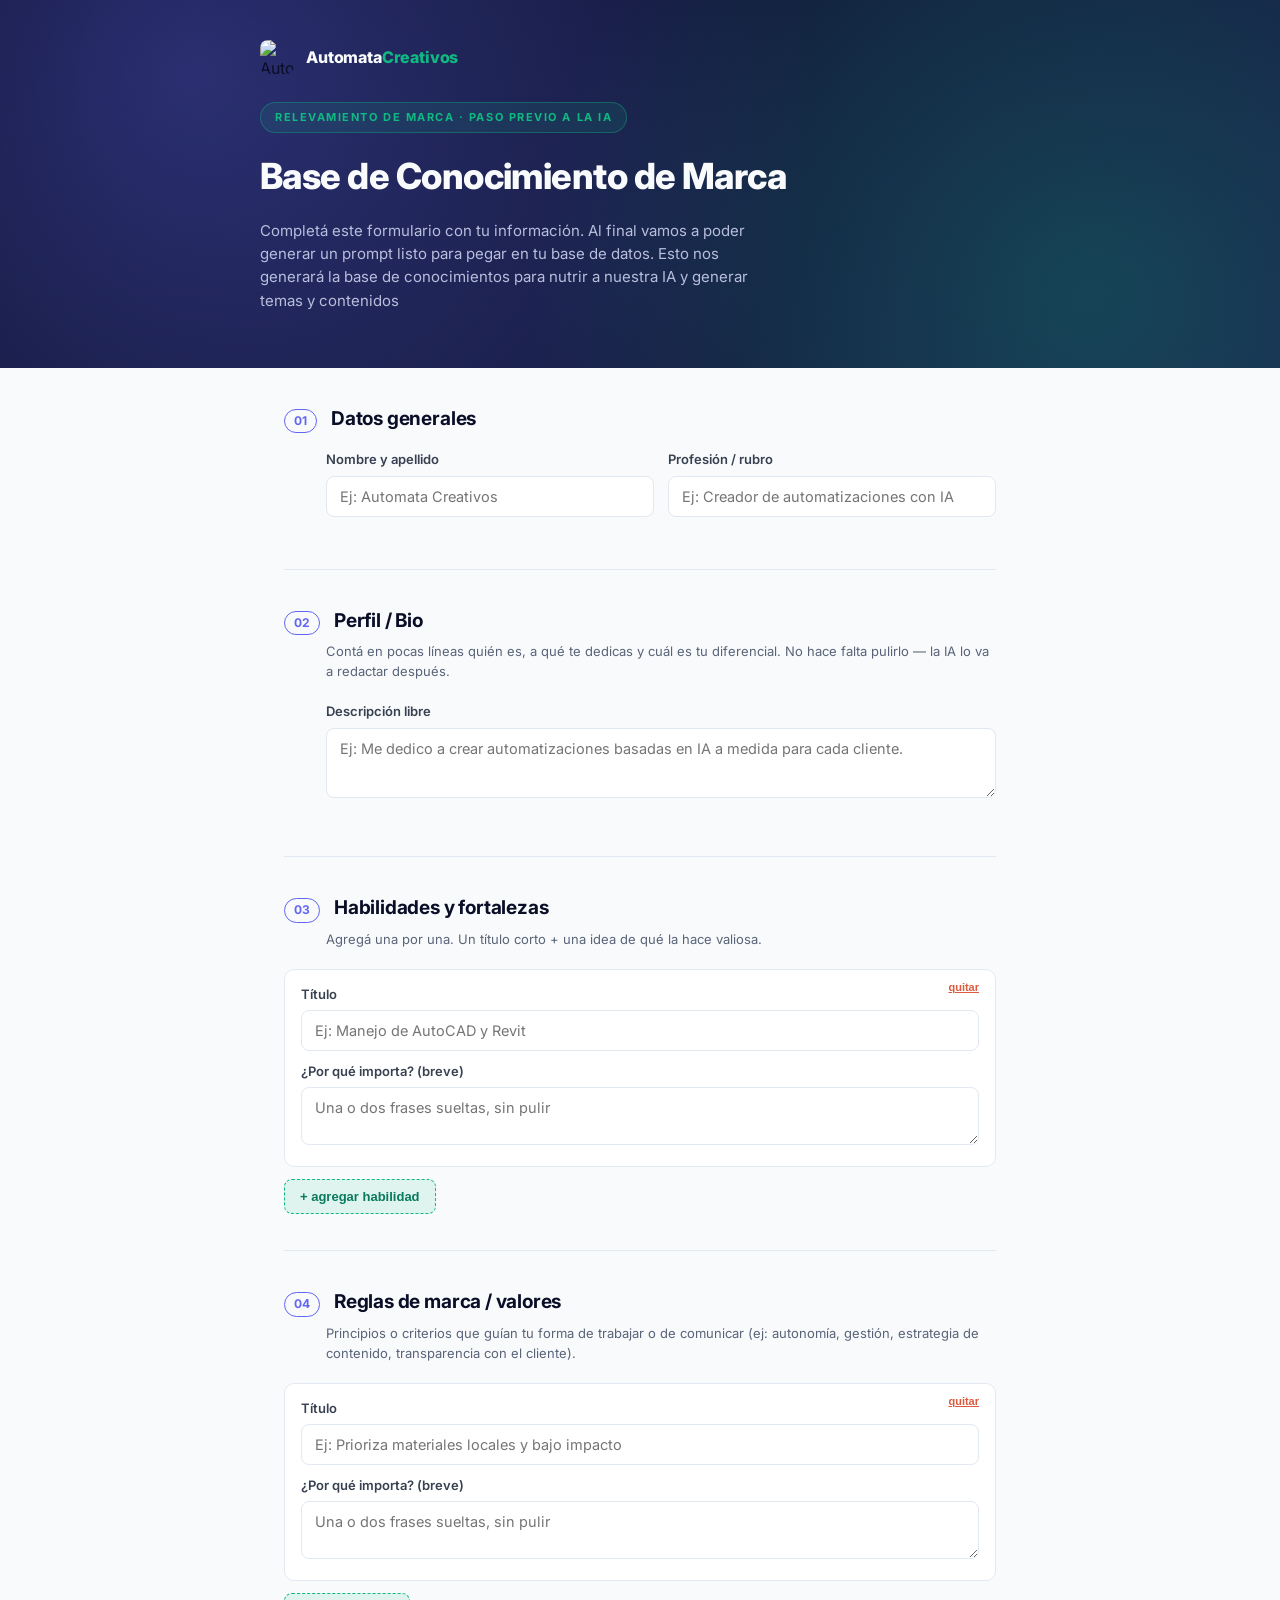
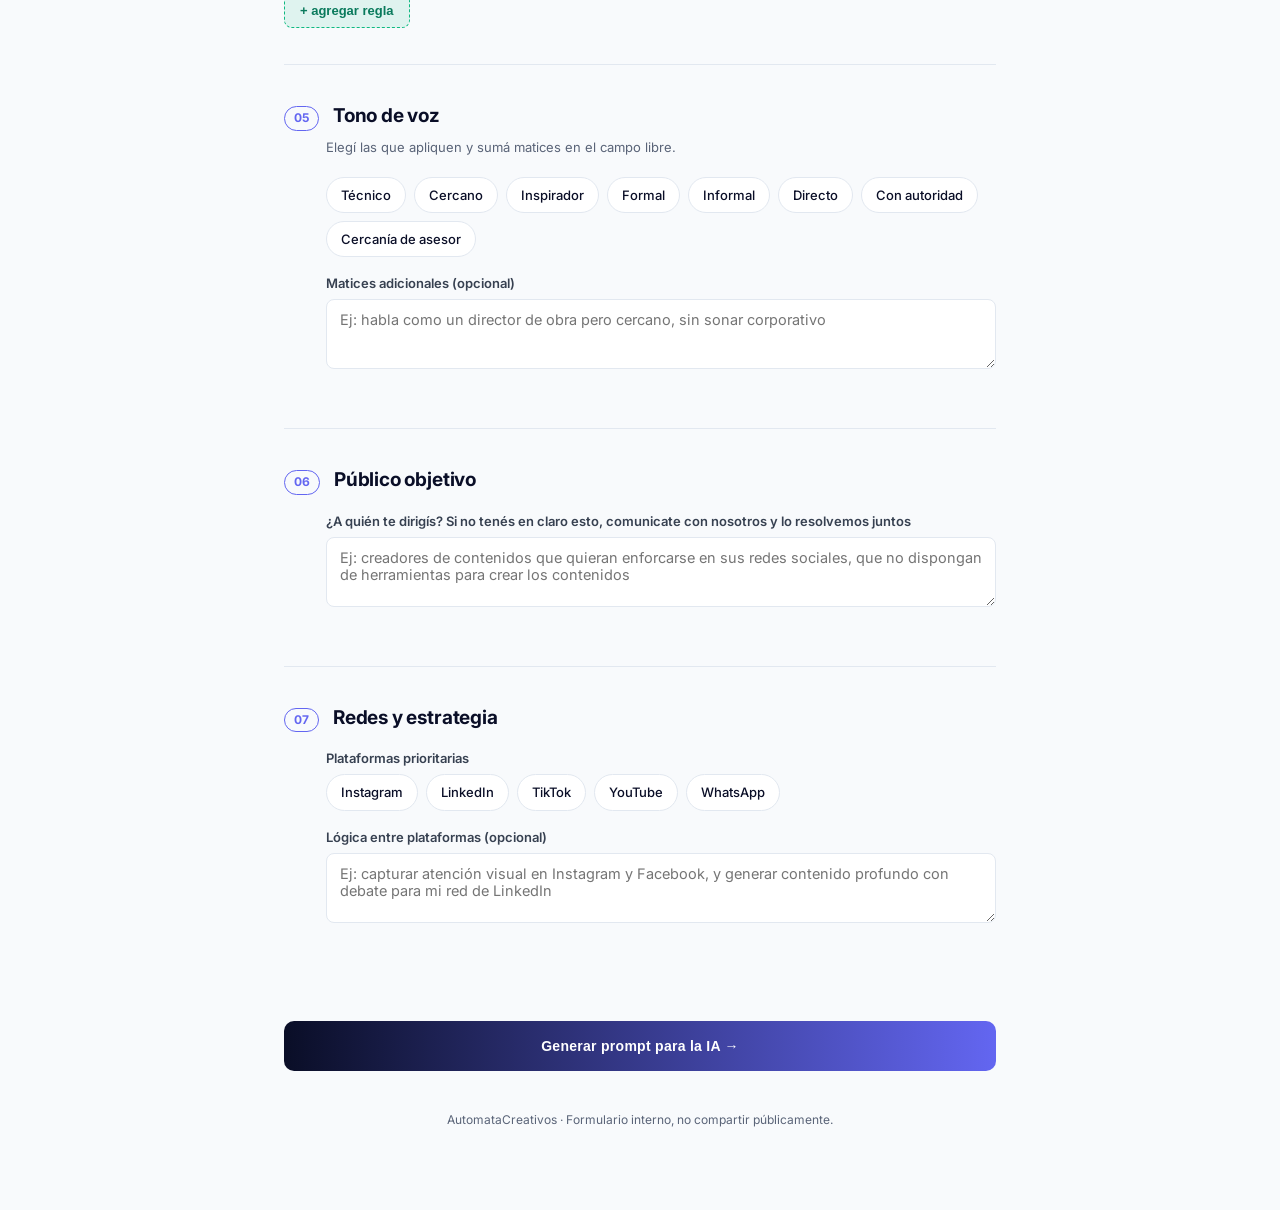
==== formulario220293.html @ 612dd6e7 "Update formulario220293.html" ====
<!DOCTYPE html>
<html lang="es">
<head>
<meta charset="UTF-8">
<meta name="viewport" content="width=device-width, initial-scale=1.0">
<meta name="robots" content="noindex, nofollow, noarchive">
<title>Relevamiento — Base de Conocimiento de Marca | AutomataCreativos</title>

<link rel="preconnect" href="https://fonts.googleapis.com">
<link rel="preconnect" href="https://fonts.gstatic.com" crossorigin>
<link href="https://fonts.googleapis.com/css2?family=Inter:wght@400;500;600;700;800;900&display=swap" rel="stylesheet">

<style>
  :root{
    --night:#0A0E27;
    --indigo:#6366F1;
    --emerald:#10B981;
    --amber:#F59E0B;
    --cloud:#F8FAFC;
    --night-soft:#141A3D;
    --line:#E2E8F0;
    --text-soft:#5A6478;
    --mono:'Inter',monospace;
  }
  *{box-sizing:border-box;}
  body{
    margin:0;
    background:var(--cloud);
    color:var(--night);
    font-family:'Inter',sans-serif;
    line-height:1.55;
    padding-bottom:80px;
  }

  /* ---------- HERO / HEADER ---------- */
  .hero{
    position:relative;
    background:linear-gradient(135deg, var(--night) 0%, var(--night-soft) 55%, #1a1f4d 100%);
    overflow:hidden;
    padding:40px 24px 56px;
  }
  .hero::before{
    content:"";
    position:absolute;
    inset:0;
    background-image:url('https://raw.githubusercontent.com/automatacreativos/Sitio-web/main/assets/images/hero-background.jpg');
    background-size:cover;
    background-position:center right;
    opacity:.14;
    mix-blend-mode:screen;
  }
  .hero::after{
    content:"";
    position:absolute;
    inset:0;
    background:radial-gradient(circle at 15% 20%, rgba(99,102,241,.35), transparent 55%),
               radial-gradient(circle at 85% 80%, rgba(16,185,129,.25), transparent 50%);
  }
  .hero-inner{
    position:relative;
    z-index:2;
    max-width:760px;
    margin:0 auto;
  }
  .brand-row{
    display:flex;
    align-items:center;
    gap:12px;
    margin-bottom:28px;
  }
  .brand-row img{
    height:34px;
    width:34px;
    border-radius:8px;
    object-fit:cover;
  }
  .brand-row span{
    font-weight:800;
    font-size:16px;
    color:var(--cloud);
    letter-spacing:-0.01em;
  }
  .brand-row span em{
    font-style:normal;
    color:var(--emerald);
  }
  .eyebrow{
    display:inline-block;
    font-size:11px;
    font-weight:700;
    letter-spacing:.14em;
    text-transform:uppercase;
    color:var(--emerald);
    background:rgba(16,185,129,.12);
    border:1px solid rgba(16,185,129,.35);
    border-radius:100px;
    padding:6px 14px;
    margin-bottom:16px;
  }
  h1{
    font-size:clamp(26px,4vw,36px);
    font-weight:800;
    color:var(--cloud);
    margin:0 0 14px;
    letter-spacing:-0.015em;
    max-width:22ch;
  }
  .hero-inner > p{
    color:#B8BEDC;
    font-size:15px;
    max-width:56ch;
    margin:0;
    font-weight:400;
  }

  /* ---------- MAIN ---------- */
  main{
    max-width:760px;
    margin:0 auto;
    padding:0 24px;
  }
  section.block{
    border-bottom:1px solid var(--line);
    padding:36px 0;
  }
  .block-head{
    display:flex;
    align-items:baseline;
    gap:14px;
    margin-bottom:6px;
  }
  .block-num{
    font-family:var(--mono);
    font-weight:700;
    font-size:12px;
    color:var(--indigo);
    border:1px solid var(--indigo);
    border-radius:100px;
    padding:2px 9px;
    flex-shrink:0;
  }
  .block-head h2{
    font-size:19px;
    font-weight:700;
    margin:0;
    letter-spacing:-0.01em;
  }
  .block-hint{
    font-size:13px;
    color:var(--text-soft);
    margin:0 0 20px 42px;
  }
  .field{
    margin:16px 0 16px 42px;
  }
  label{
    display:block;
    font-size:13px;
    font-weight:600;
    color:#374151;
    margin-bottom:6px;
  }
  input[type="text"], textarea, select{
    width:100%;
    border:1px solid var(--line);
    background:#fff;
    border-radius:8px;
    padding:11px 13px;
    font-family:'Inter',sans-serif;
    font-size:14.5px;
    color:var(--night);
    resize:vertical;
  }
  input[type="text"]:focus, textarea:focus{
    outline:2px solid var(--indigo);
    outline-offset:1px;
    border-color:var(--indigo);
  }
  textarea{min-height:70px;}
  .row2{display:grid;grid-template-columns:1fr 1fr;gap:14px;}
  @media (max-width:560px){ .row2{grid-template-columns:1fr;} .block-hint,.field{margin-left:0;} }

  .repeat-item{
    border:1px solid var(--line);
    border-radius:10px;
    padding:14px 16px;
    margin-bottom:12px;
    background:#fff;
    position:relative;
  }
  .repeat-item .remove-btn{
    position:absolute;
    top:10px; right:10px;
    background:none;
    border:none;
    color:#DC5B3E;
    font-size:11px;
    font-weight:600;
    cursor:pointer;
    text-decoration:underline;
  }
  .add-btn{
    font-size:13px;
    font-weight:600;
    background:rgba(16,185,129,.1);
    border:1px dashed var(--emerald);
    color:#0a7a5c;
    border-radius:8px;
    padding:9px 15px;
    cursor:pointer;
  }
  .add-btn:hover{background:rgba(16,185,129,.18);}

  .chips{
    display:flex;
    flex-wrap:wrap;
    gap:8px;
  }
  .chip{
    font-size:13px;
    font-weight:500;
    border:1px solid var(--line);
    background:#fff;
    border-radius:100px;
    padding:7px 14px;
    cursor:pointer;
    user-select:none;
    transition:.15s;
  }
  .chip.active{
    background:var(--indigo);
    border-color:var(--indigo);
    color:#fff;
  }

  /* ---------- GENERATE ---------- */
  .generate-zone{
    padding:40px 24px 0;
    max-width:760px;
    margin:0 auto;
  }
  .generate-btn{
    width:100%;
    background:linear-gradient(90deg, var(--night) 0%, var(--indigo) 100%);
    color:#fff;
    border:none;
    padding:17px;
    font-size:14px;
    font-weight:700;
    letter-spacing:.02em;
    border-radius:10px;
    cursor:pointer;
  }
  .generate-btn:hover{opacity:.92;}

  #output-wrap{display:none; margin-top:22px;}
  #output-wrap h3{
    font-size:14px;
    font-weight:700;
    margin-bottom:8px;
  }
  #output{
    width:100%;
    min-height:340px;
    font-family:'Inter',monospace;
    font-size:12.5px;
    line-height:1.6;
    border:1px solid var(--line);
    border-radius:10px;
    padding:16px;
    background:#fff;
    white-space:pre-wrap;
  }
  .copy-btn{
    margin-top:10px;
    font-size:12.5px;
    font-weight:600;
    background:var(--emerald);
    color:#fff;
    border:none;
    padding:10px 18px;
    border-radius:8px;
    cursor:pointer;
  }
  .copy-btn:hover{background:#0d9e6f;}
  .copied-msg{
    font-size:12.5px;
    font-weight:600;
    color:var(--emerald);
    margin-left:10px;
  }

  footer.brand-footer{
    max-width:760px;
    margin:40px auto 0;
    padding:0 24px;
    font-size:12px;
    color:var(--text-soft);
    text-align:center;
  }
</style>
</head>
<body>

<div class="hero">
  <div class="hero-inner">
    <div class="brand-row">
      <img src="https://raw.githubusercontent.com/automatacreativos/Sitio-web/main/assets/images/logo.jpg" alt="AutomataCreativos">
      <span>Automata<em>Creativos</em></span>
    </div>
    <div class="eyebrow">Relevamiento de marca · paso previo a la IA</div>
    <h1>Base de Conocimiento de Marca</h1>
    <p>Completá este formulario con tu información. Al final vamos a poder generar un prompt listo para pegar en tu base de datos. Esto nos generará la base de conocimientos para nutrir a nuestra IA y generar temas y contenidos</p>
  </div>
</div>

<main>

  <section class="block">
    <div class="block-head"><span class="block-num">01</span><h2>Datos generales</h2></div>
    <div class="field row2">
      <div>
        <label for="nombre">Nombre y apellido</label>
        <input type="text" id="nombre" placeholder="Ej: Automata Creativos">
      </div>
      <div>
        <label for="profesion">Profesión / rubro</label>
        <input type="text" id="profesion" placeholder="Ej: Creador de automatizaciones con IA">
      </div>
    </div>
  </section>

  <section class="block">
    <div class="block-head"><span class="block-num">02</span><h2>Perfil / Bio</h2></div>
    <p class="block-hint">Contá en pocas líneas quién es, a qué te dedicas y cuál es tu diferencial. No hace falta pulirlo — la IA lo va a redactar después.</p>
    <div class="field">
      <label for="bio">Descripción libre</label>
      <textarea id="bio" placeholder="Ej: Me dedico a crear automatizaciones basadas en IA a medida para cada cliente."></textarea>
    </div>
  </section>

  <section class="block">
    <div class="block-head"><span class="block-num">03</span><h2>Habilidades y fortalezas</h2></div>
    <p class="block-hint">Agregá una por una. Un título corto + una idea de qué la hace valiosa.</p>
    <div id="skills-list"></div>
    <button type="button" class="add-btn" onclick="addRepeatItem('skills-list','Ej: Manejo de n8n, LLM, AIs, Airtable, etc')">+ agregar habilidad</button>
  </section>

  <section class="block">
    <div class="block-head"><span class="block-num">04</span><h2>Reglas de marca / valores</h2></div>
    <p class="block-hint">Principios o criterios que guían tu forma de trabajar o de comunicar (ej: autonomía, gestión, estrategia de contenido, transparencia con el cliente).</p>
    <div id="rules-list"></div>
    <button type="button" class="add-btn" onclick="addRepeatItem('rules-list','Ej: Priorizo soluciones que se ajusten al cliente de manera sensilla')">+ agregar regla</button>
  </section>

  <section class="block">
    <div class="block-head"><span class="block-num">05</span><h2>Tono de voz</h2></div>
    <p class="block-hint">Elegí las que apliquen y sumá matices en el campo libre.</p>
    <div class="field">
      <div class="chips" id="tone-chips">
        <div class="chip" data-val="Técnico">Técnico</div>
        <div class="chip" data-val="Cercano">Cercano</div>
        <div class="chip" data-val="Inspirador">Inspirador</div>
        <div class="chip" data-val="Formal">Formal</div>
        <div class="chip" data-val="Informal">Informal</div>
        <div class="chip" data-val="Directo">Directo</div>
        <div class="chip" data-val="Autoridad">Con autoridad</div>
        <div class="chip" data-val="Cercania de asesor">Cercanía de asesor</div>
      </div>
    </div>
    <div class="field">
      <label for="tone-extra">Matices adicionales (opcional)</label>
      <textarea id="tone-extra" placeholder="Ej: habla como un director de obra pero cercano, sin sonar corporativo"></textarea>
    </div>
  </section>

  <section class="block">
    <div class="block-head"><span class="block-num">06</span><h2>Público objetivo</h2></div>
    <div class="field">
      <label for="audiencia">¿A quién te dirigís? Si no tenés en claro esto, comunicate con nosotros y lo resolvemos juntos</label>
      <textarea id="audiencia" placeholder="Ej: creadores de contenidos que quieran enforcarse en sus redes sociales, que no dispongan de herramientas para crear los contenidos"></textarea>
    </div>
  </section>

  <section class="block" style="border-bottom:none;">
    <div class="block-head"><span class="block-num">07</span><h2>Redes y estrategia</h2></div>
    <div class="field">
      <label>Plataformas prioritarias</label>
      <div class="chips" id="platform-chips">
        <div class="chip" data-val="Instagram">Instagram</div>
        <div class="chip" data-val="LinkedIn">LinkedIn</div>
        <div class="chip" data-val="TikTok">TikTok</div>
        <div class="chip" data-val="YouTube">YouTube</div>
        <div class="chip" data-val="WhatsApp">WhatsApp</div>
      </div>
    </div>
    <div class="field">
      <label for="estrategia">Lógica entre plataformas (opcional)</label>
      <textarea id="estrategia" placeholder="Ej: capturar atención visual en Instagram y Facebook, y generar contenido profundo con debate para mi red de LinkedIn"></textarea>
    </div>
  </section>

</main>

<div class="generate-zone">
  <button class="generate-btn" onclick="generatePrompt()">Generar prompt para la IA →</button>

  <div id="output-wrap">
    <h3>Prompt listo para copiar</h3>
    <textarea id="output" readonly></textarea>
    <button class="copy-btn" onclick="copyOutput()">Copiar</button>
    <span class="copied-msg" id="copied-msg" style="display:none;">¡Copiado!</span>
  </div>
</div>

<footer class="brand-footer">AutomataCreativos · Formulario interno, no compartir públicamente.</footer>

<script>
function addRepeatItem(listId, placeholder){
  const list = document.getElementById(listId);
  const item = document.createElement('div');
  item.className = 'repeat-item';
  item.innerHTML = `
    <button type="button" class="remove-btn" onclick="this.parentElement.remove()">quitar</button>
    <div class="field" style="margin:0 0 10px;">
      <label>Título</label>
      <input type="text" class="item-title" placeholder="${placeholder}">
    </div>
    <div class="field" style="margin:0;">
      <label>¿Por qué importa? (breve)</label>
      <textarea class="item-desc" style="min-height:50px;" placeholder="Una o dos frases sueltas, sin pulir"></textarea>
    </div>
  `;
  list.appendChild(item);
}
addRepeatItem('skills-list','Ej: Manejo de AutoCAD y Revit');
addRepeatItem('rules-list','Ej: Prioriza materiales locales y bajo impacto');

document.querySelectorAll('.chip').forEach(chip=>{
  chip.addEventListener('click', ()=> chip.classList.toggle('active'));
});

function getRepeatItems(listId){
  const items = [];
  document.querySelectorAll(`#${listId} .repeat-item`).forEach(el=>{
    const title = el.querySelector('.item-title').value.trim();
    const desc = el.querySelector('.item-desc').value.trim();
    if(title || desc) items.push({title, desc});
  });
  return items;
}

function getActiveChips(containerId){
  return Array.from(document.querySelectorAll(`#${containerId} .chip.active`)).map(c=>c.dataset.val);
}

function generatePrompt(){
  const nombre = document.getElementById('nombre').value.trim() || '[sin nombre]';
  const profesion = document.getElementById('profesion').value.trim() || '[sin especificar]';
  const bio = document.getElementById('bio').value.trim() || '[sin datos]';
  const skills = getRepeatItems('skills-list');
  const rules = getRepeatItems('rules-list');
  const tones = getActiveChips('tone-chips');
  const toneExtra = document.getElementById('tone-extra').value.trim();
  const audiencia = document.getElementById('audiencia').value.trim() || '[sin datos]';
  const platforms = getActiveChips('platform-chips');
  const estrategia = document.getElementById('estrategia').value.trim();

  let txt = '';
  txt += `Actuá como estratega de contenido y branding. A partir de la información en bruto de abajo, generá una BASE DE CONOCIMIENTO DE MARCA completa para ${nombre} (${profesion}), lista para usarse como input de un sistema de generación automática de posts para redes sociales.\n\n`;
  txt += `Para cada fila, escribí un texto de 2 a 4 oraciones, en un estilo redactado y profesional (no en bullets), tal como se ve en el ejemplo de estructura al final. Devolvé el resultado en una tabla con columnas: Campo | Categoría | Contenido.\n\n`;
  txt += `Las categorías posibles son: Bio, Habilidades, Reglas de Marca, Tono de voz, Público objetivo.\n\n`;
  txt += `--- INFORMACIÓN EN BRUTO ---\n\n`;
  txt += `Nombre: ${nombre}\nProfesión / rubro: ${profesion}\n\n`;
  txt += `Bio (en bruto):\n${bio}\n\n`;

  txt += `Habilidades (en bruto):\n`;
  if(skills.length){
    skills.forEach(s=> txt += `- ${s.title}${s.desc ? ': '+s.desc : ''}\n`);
  } else { txt += `[sin datos]\n`; }
  txt += `\n`;

  txt += `Reglas de marca / valores (en bruto):\n`;
  if(rules.length){
    rules.forEach(r=> txt += `- ${r.title}${r.desc ? ': '+r.desc : ''}\n`);
  } else { txt += `[sin datos]\n`; }
  txt += `\n`;

  txt += `Tono de voz deseado: ${tones.length ? tones.join(', ') : '[sin especificar]'}${toneExtra ? '. Matices: '+toneExtra : ''}\n\n`;
  txt += `Público objetivo (en bruto):\n${audiencia}\n\n`;
  txt += `Plataformas prioritarias: ${platforms.length ? platforms.join(', ') : '[sin especificar]'}${estrategia ? '\nLógica entre plataformas: '+estrategia : ''}\n\n`;

  txt += `--- EJEMPLO DE ESTRUCTURA Y NIVEL DE REDACCIÓN ESPERADO ---\n`;
  txt += `Campo: "Optimización con AutoCAD y Revit" | Categoría: Habilidades | Contenido: "Dominio experto de herramientas de representación técnica como AutoCAD para planimetría de alta precisión y Revit (BIM) para el modelado tridimensional integrado. Su enfoque no es solo dibujar, sino maquetar digitalmente previendo interferencias estructurales, cómputos métricos reales y detalles constructivos antes de pisar el terreno."\n\n`;
  txt += `Generá una fila por cada Bio, cada Habilidad, cada Regla de Marca, el Tono de voz y el Público objetivo. Mantené el mismo nivel de detalle y prolijidad que el ejemplo.`;

  document.getElementById('output').value = txt;
  document.getElementById('output-wrap').style.display = 'block';
  document.getElementById('output-wrap').scrollIntoView({behavior:'smooth', block:'start'});
}

function copyOutput(){
  const out = document.getElementById('output');
  out.select();
  document.execCommand('copy');
  const msg = document.getElementById('copied-msg');
  msg.style.display = 'inline';
  setTimeout(()=> msg.style.display='none', 1800);
}
</script>

</body>
</html>
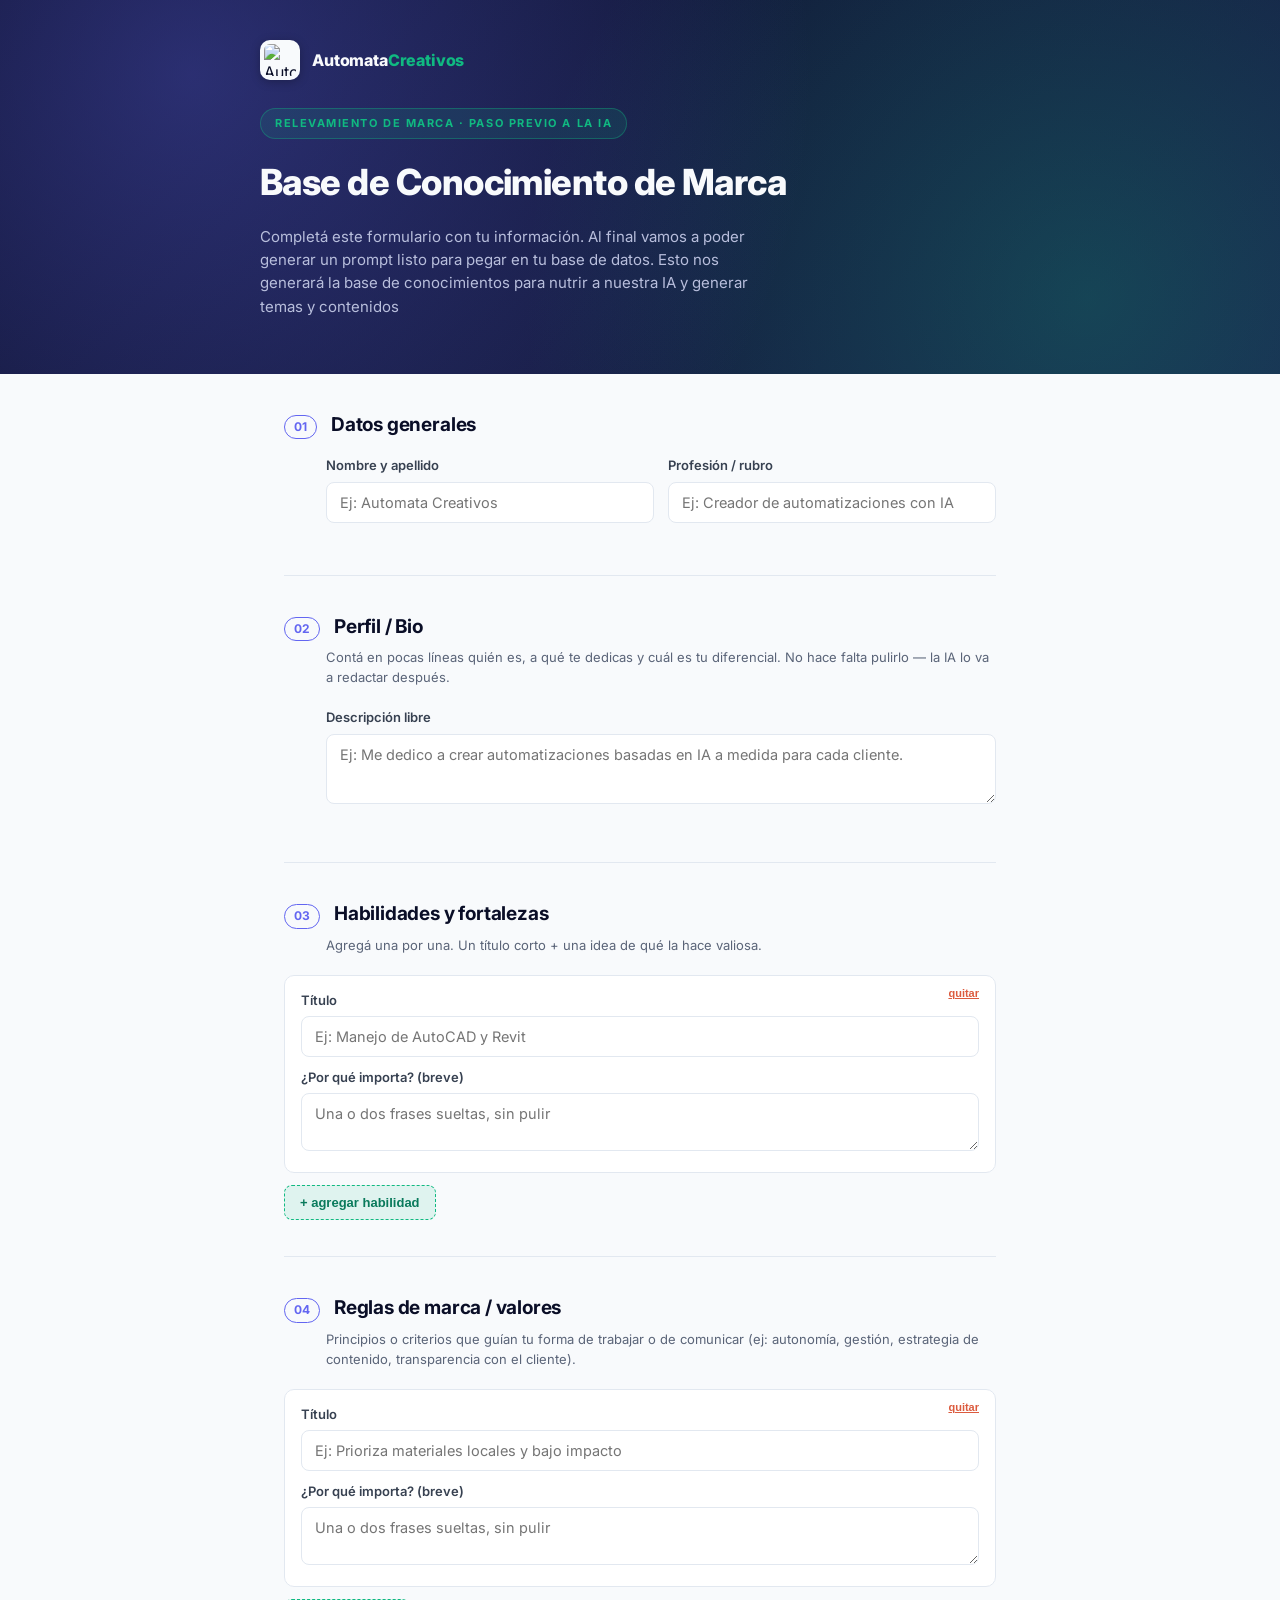
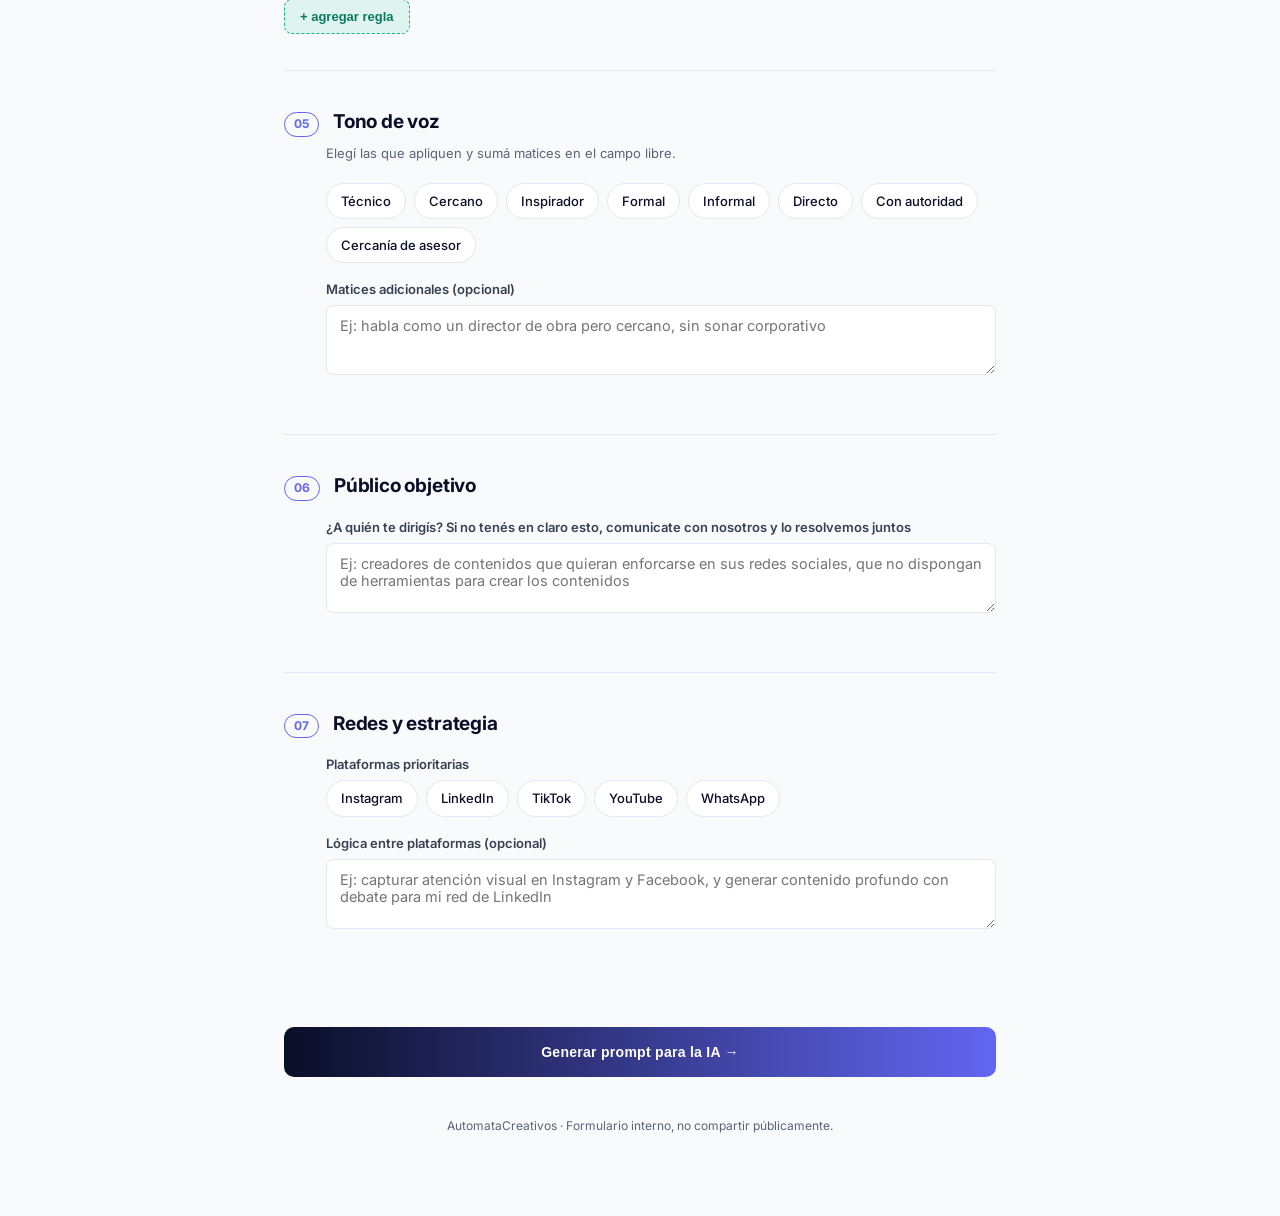
==== commit 8f790d06: "Update formulario220293.html" ====
--- a/formulario220293.html
+++ b/formulario220293.html
@@ -69,10 +69,13 @@
     margin-bottom:28px;
   }
   .brand-row img{
-    height:34px;
-    width:34px;
-    border-radius:8px;
-    object-fit:cover;
+    height:40px;
+    width:40px;
+    border-radius:10px;
+    object-fit:contain;
+    background:var(--cloud);
+    padding:4px;
+    box-shadow:0 2px 10px rgba(0,0,0,.25);
   }
   .brand-row span{
     font-weight:800;
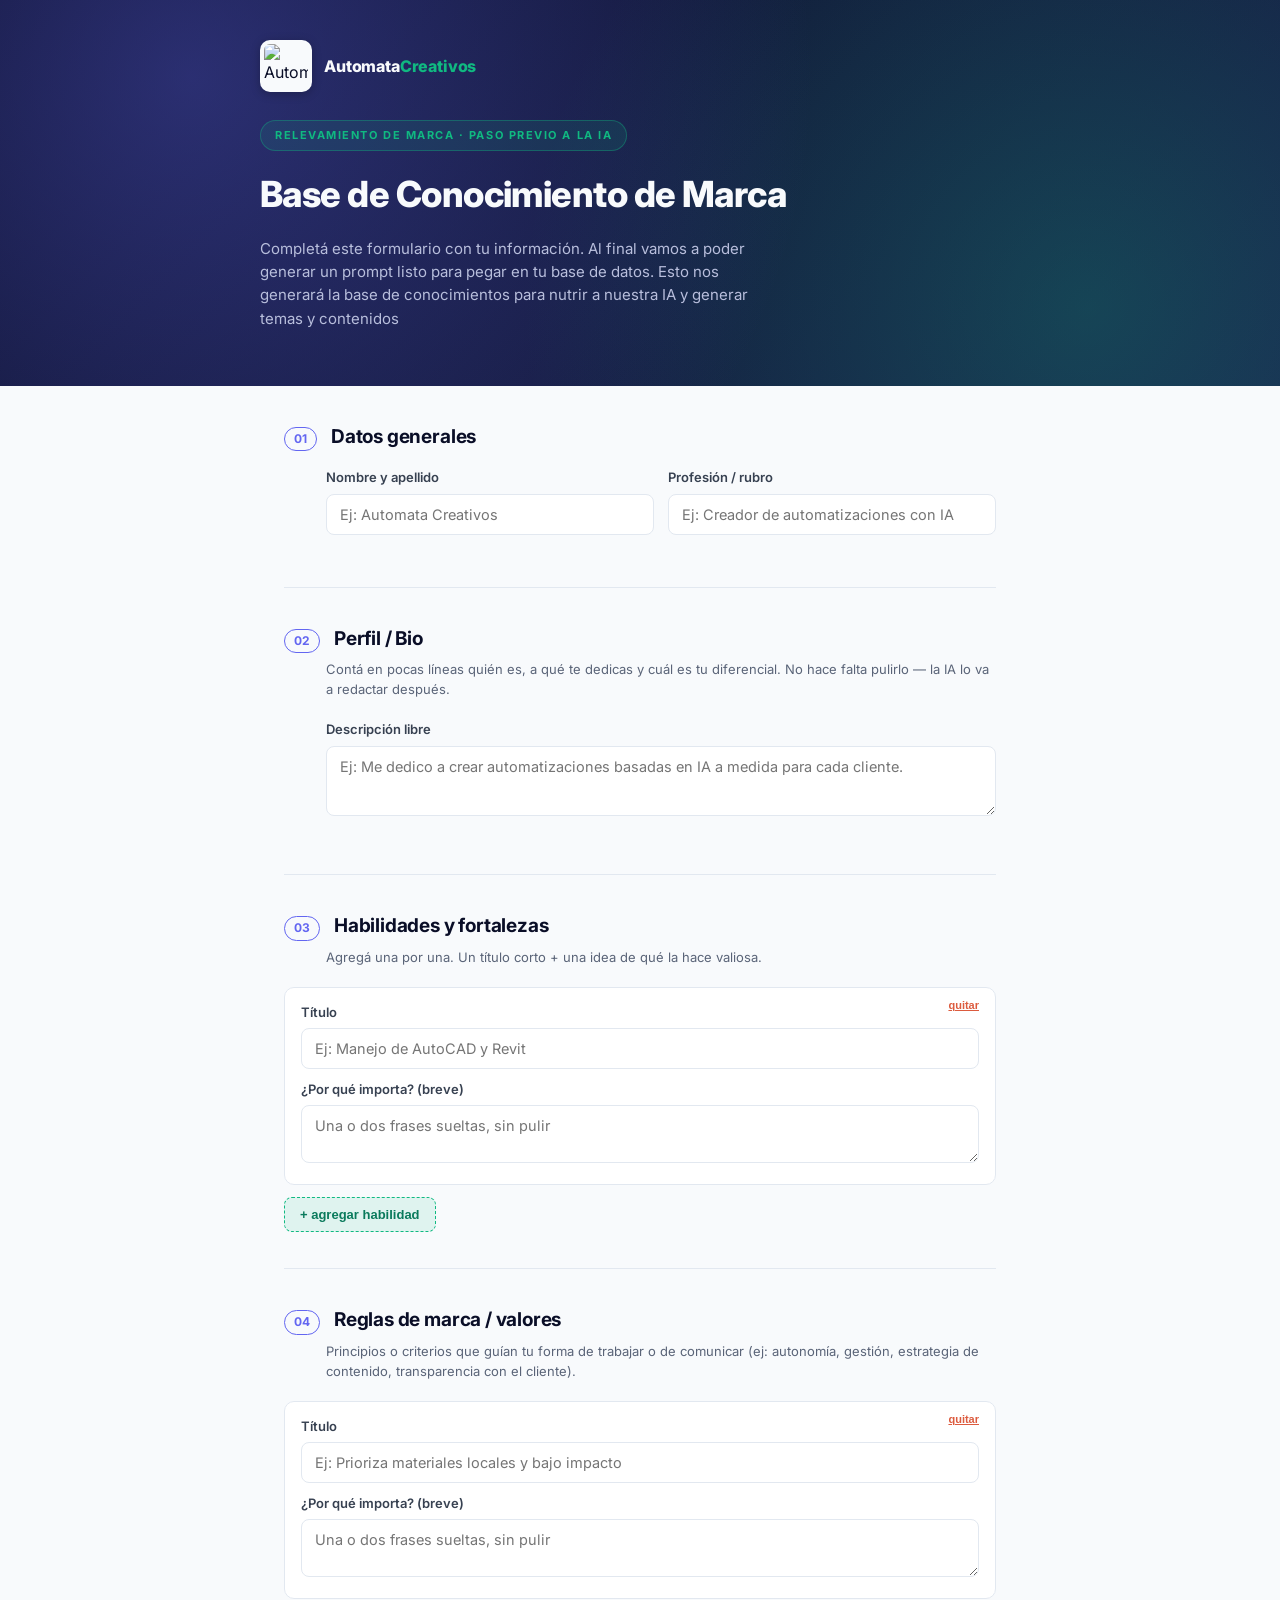
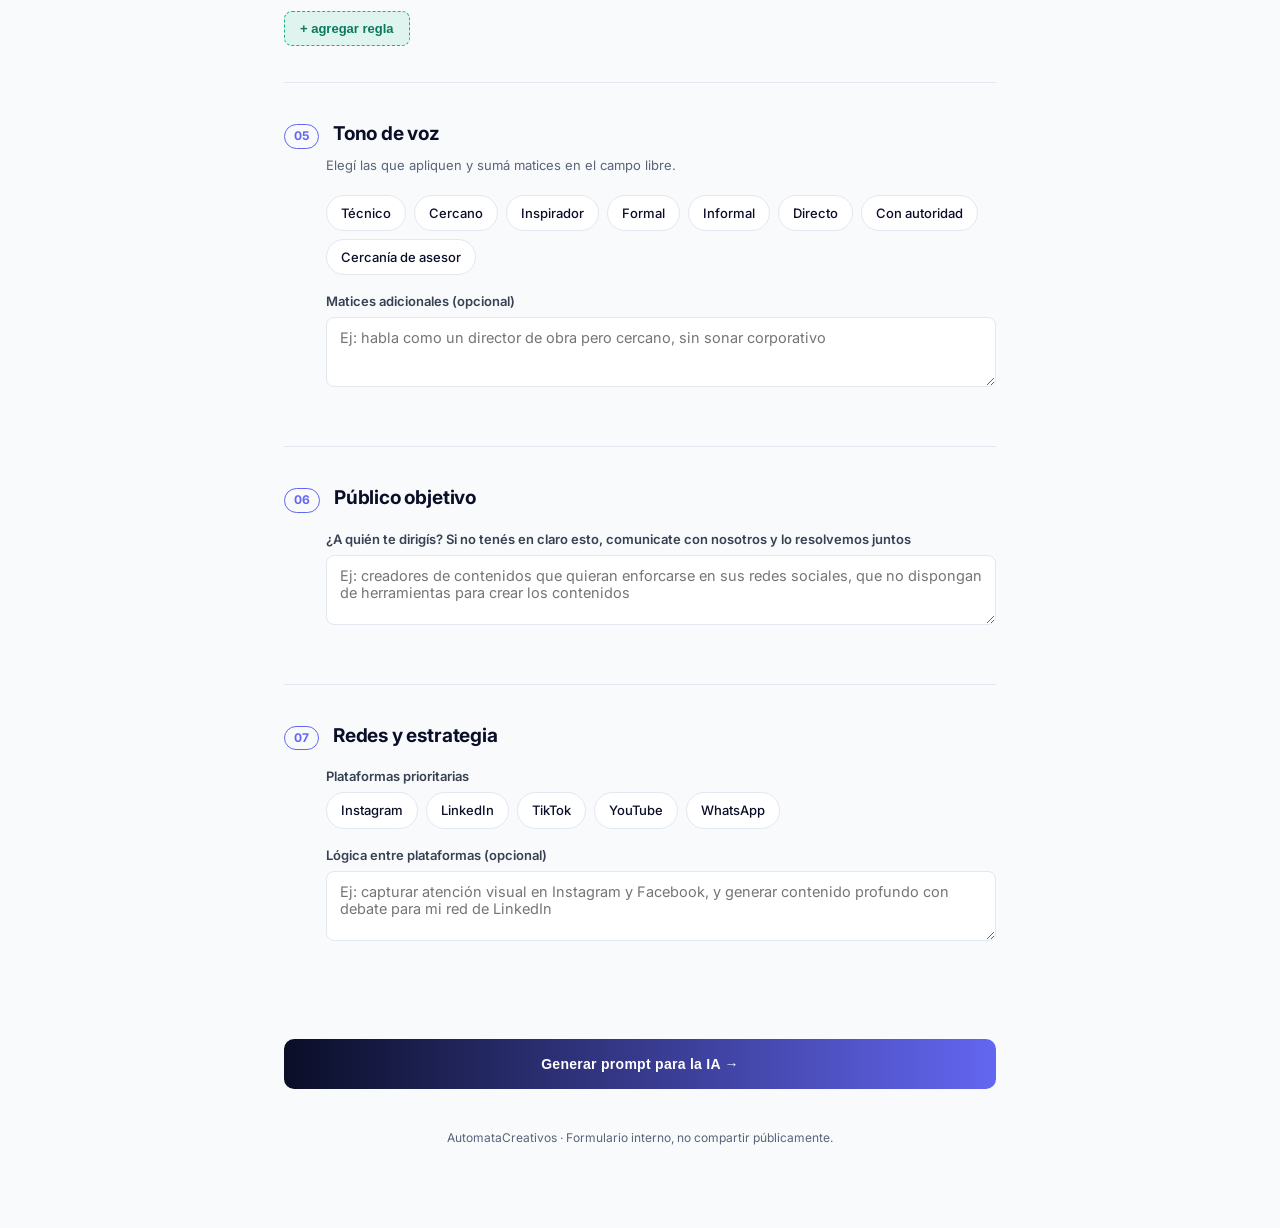
==== commit a3c7b705: "Update formulario220293.html" ====
--- a/formulario220293.html
+++ b/formulario220293.html
@@ -69,8 +69,8 @@
     margin-bottom:28px;
   }
   .brand-row img{
-    height:40px;
-    width:40px;
+    height:52px;
+    width:52px;
     border-radius:10px;
     object-fit:contain;
     background:var(--cloud);
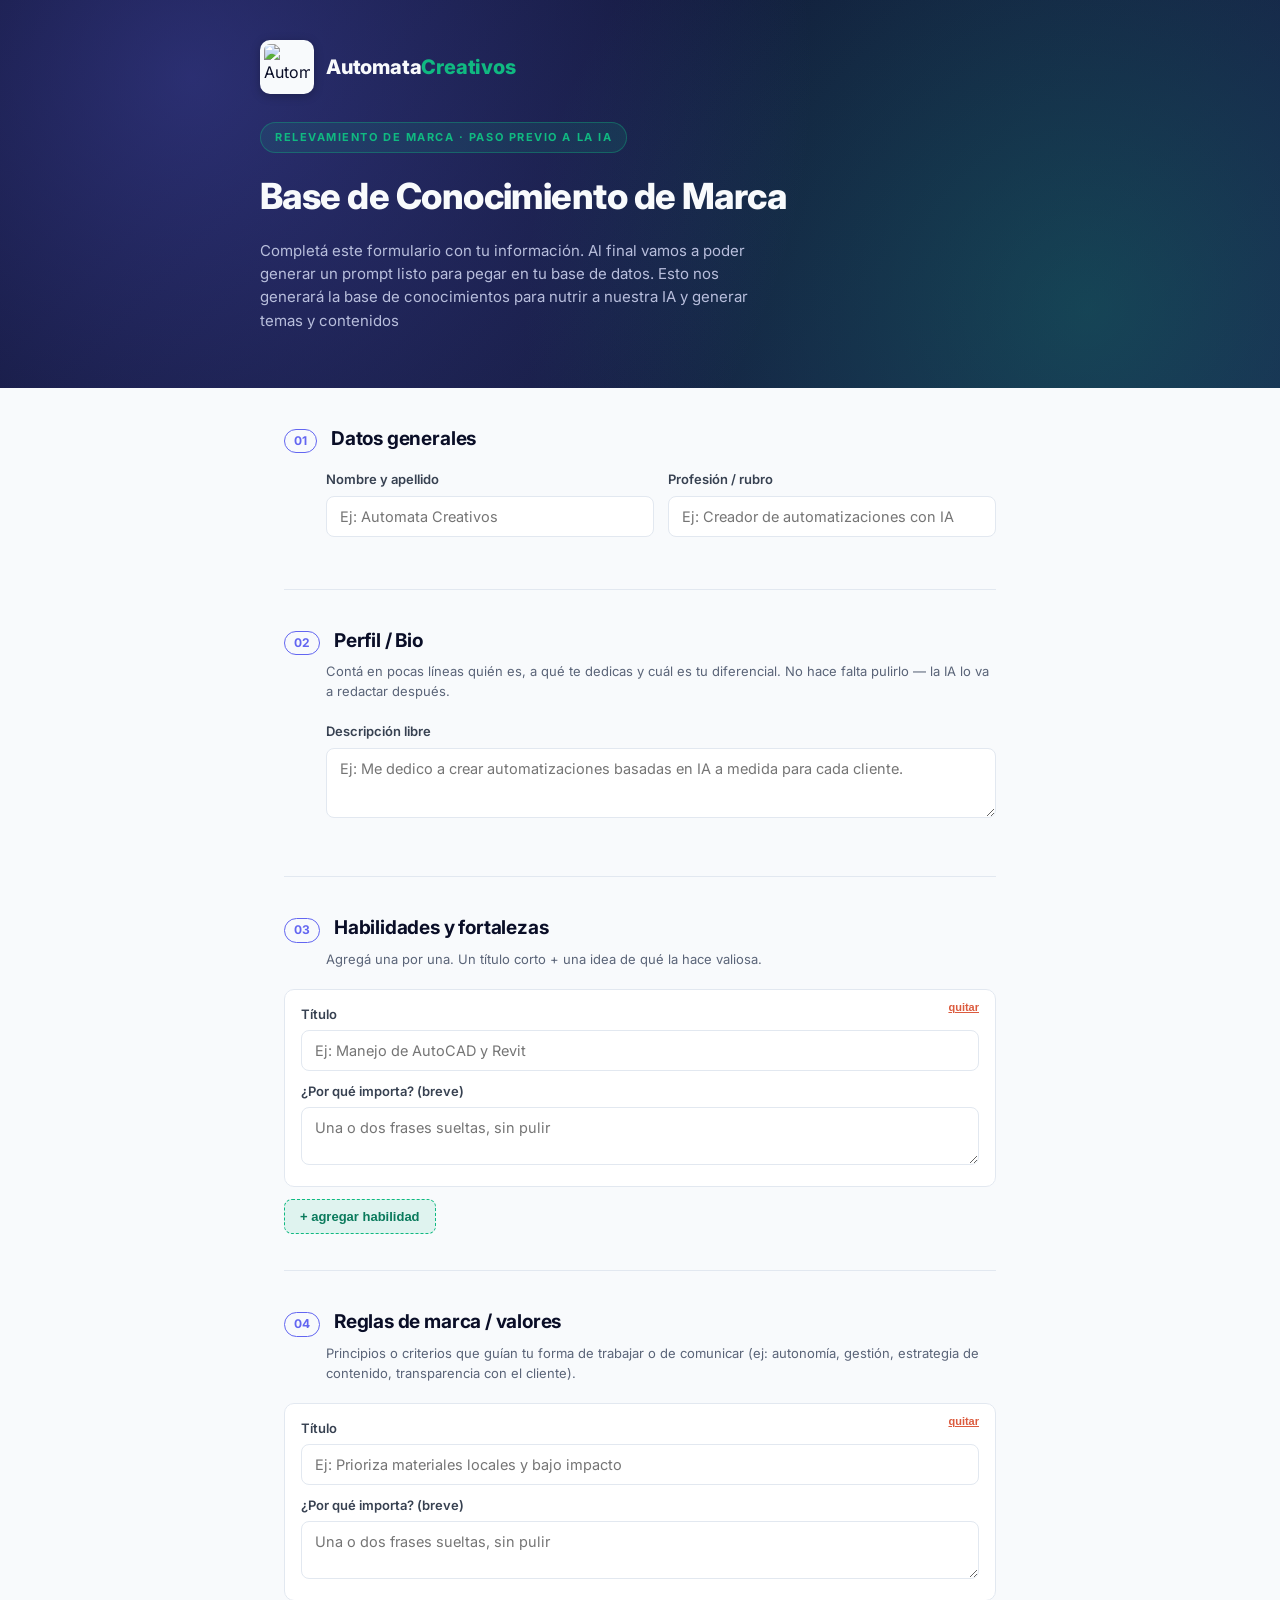
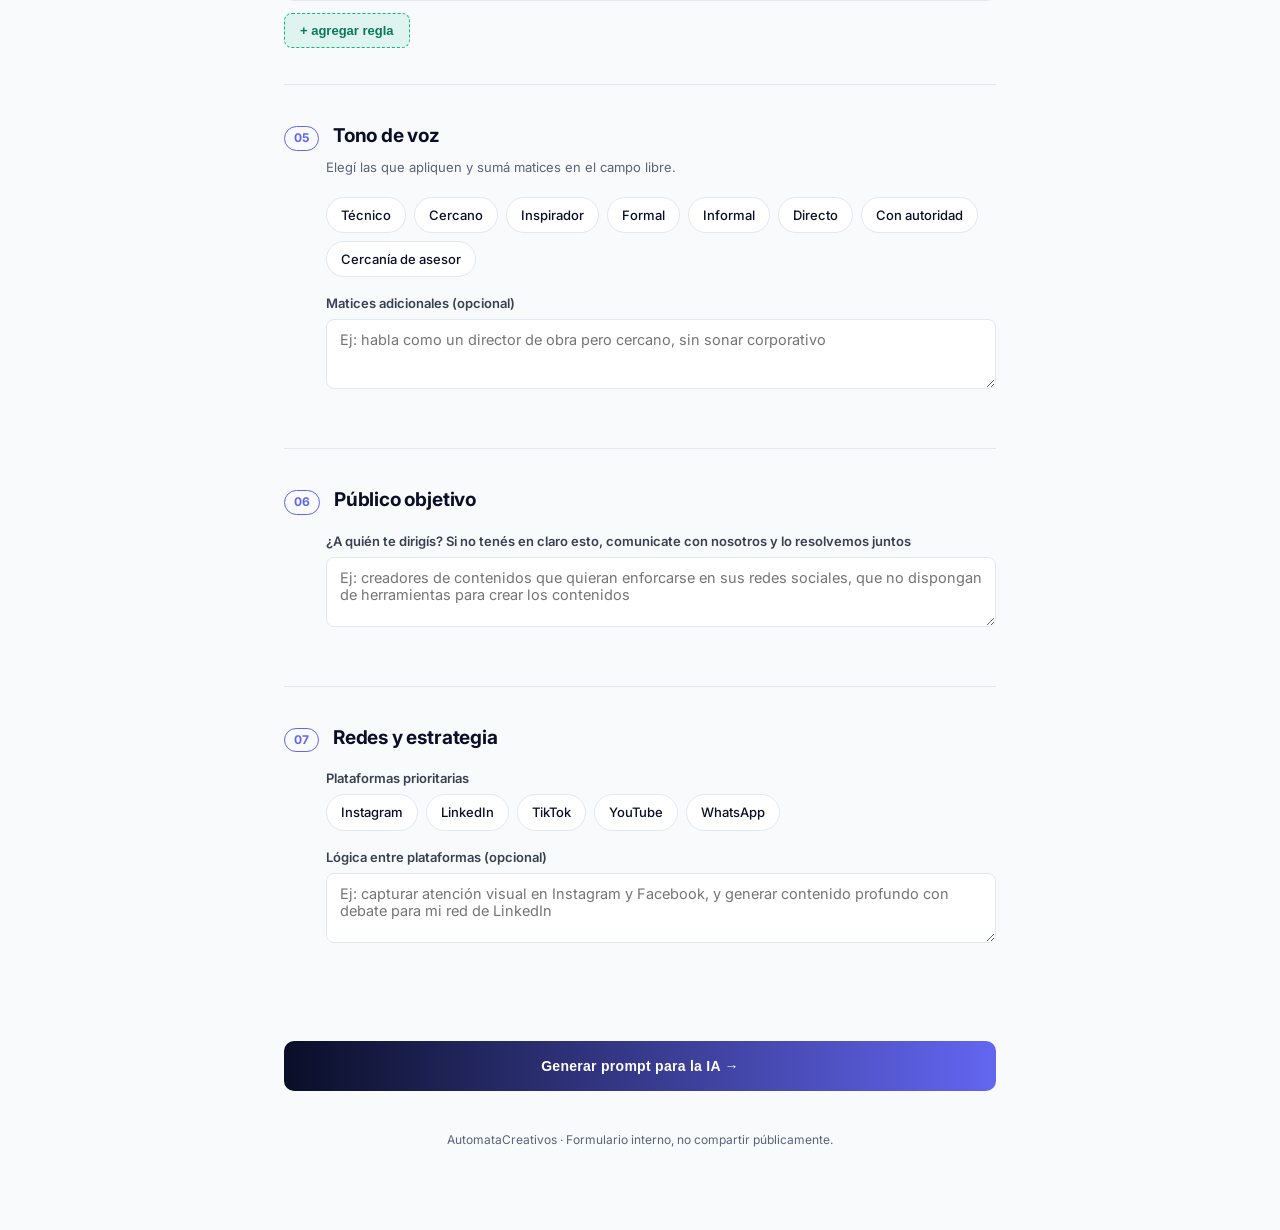
==== commit d13e7f0b: "Update formulario220293.html" ====
--- a/formulario220293.html
+++ b/formulario220293.html
@@ -69,8 +69,8 @@
     margin-bottom:28px;
   }
   .brand-row img{
-    height:52px;
-    width:52px;
+    height:54px;
+    width:54px;
     border-radius:10px;
     object-fit:contain;
     background:var(--cloud);
@@ -79,7 +79,7 @@
   }
   .brand-row span{
     font-weight:800;
-    font-size:16px;
+    font-size:20px;
     color:var(--cloud);
     letter-spacing:-0.01em;
   }
@@ -308,7 +308,7 @@
 <div class="hero">
   <div class="hero-inner">
     <div class="brand-row">
-      <img src="https://raw.githubusercontent.com/automatacreativos/Sitio-web/main/assets/images/logo.jpg" alt="AutomataCreativos">
+      <img src="https://raw.githubusercontent.com/automatacreativos/Sitio-web/main/assets/images/favicon.png" alt="AutomataCreativos">
       <span>Automata<em>Creativos</em></span>
     </div>
     <div class="eyebrow">Relevamiento de marca · paso previo a la IA</div>
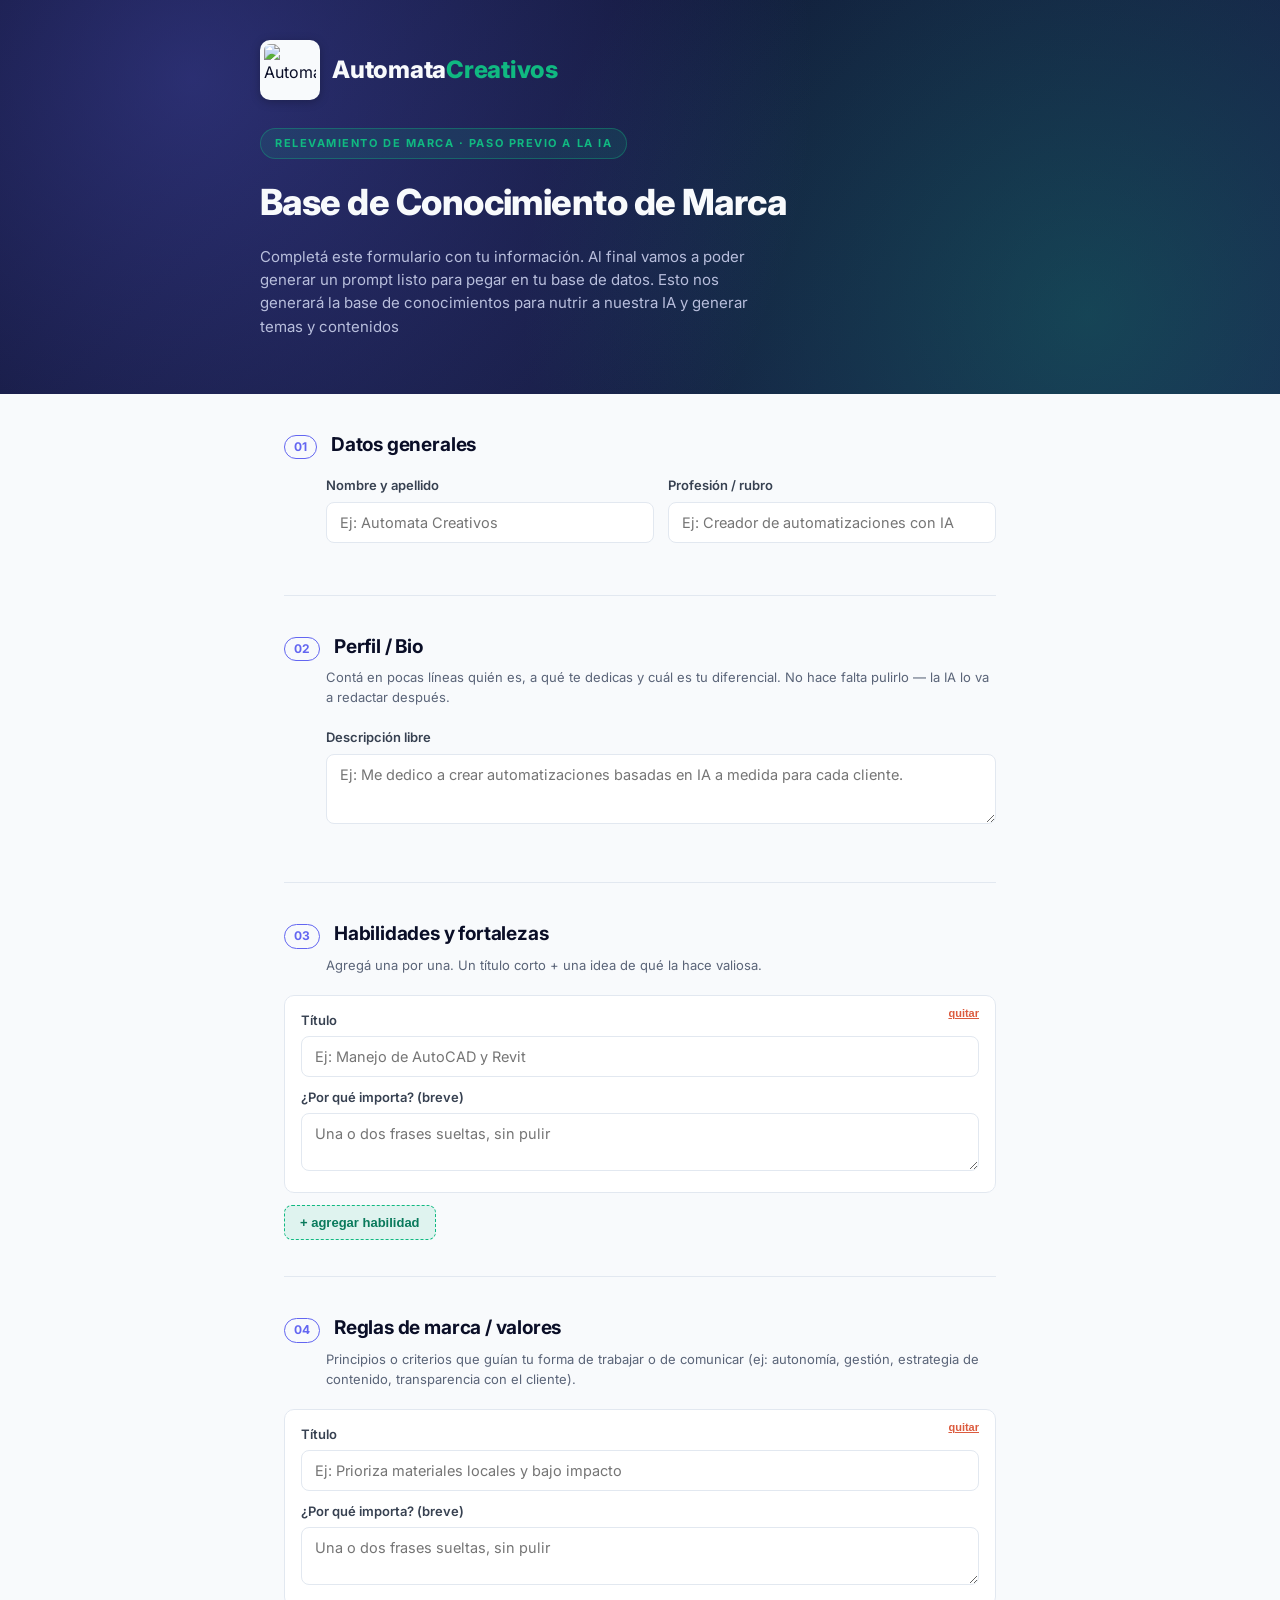
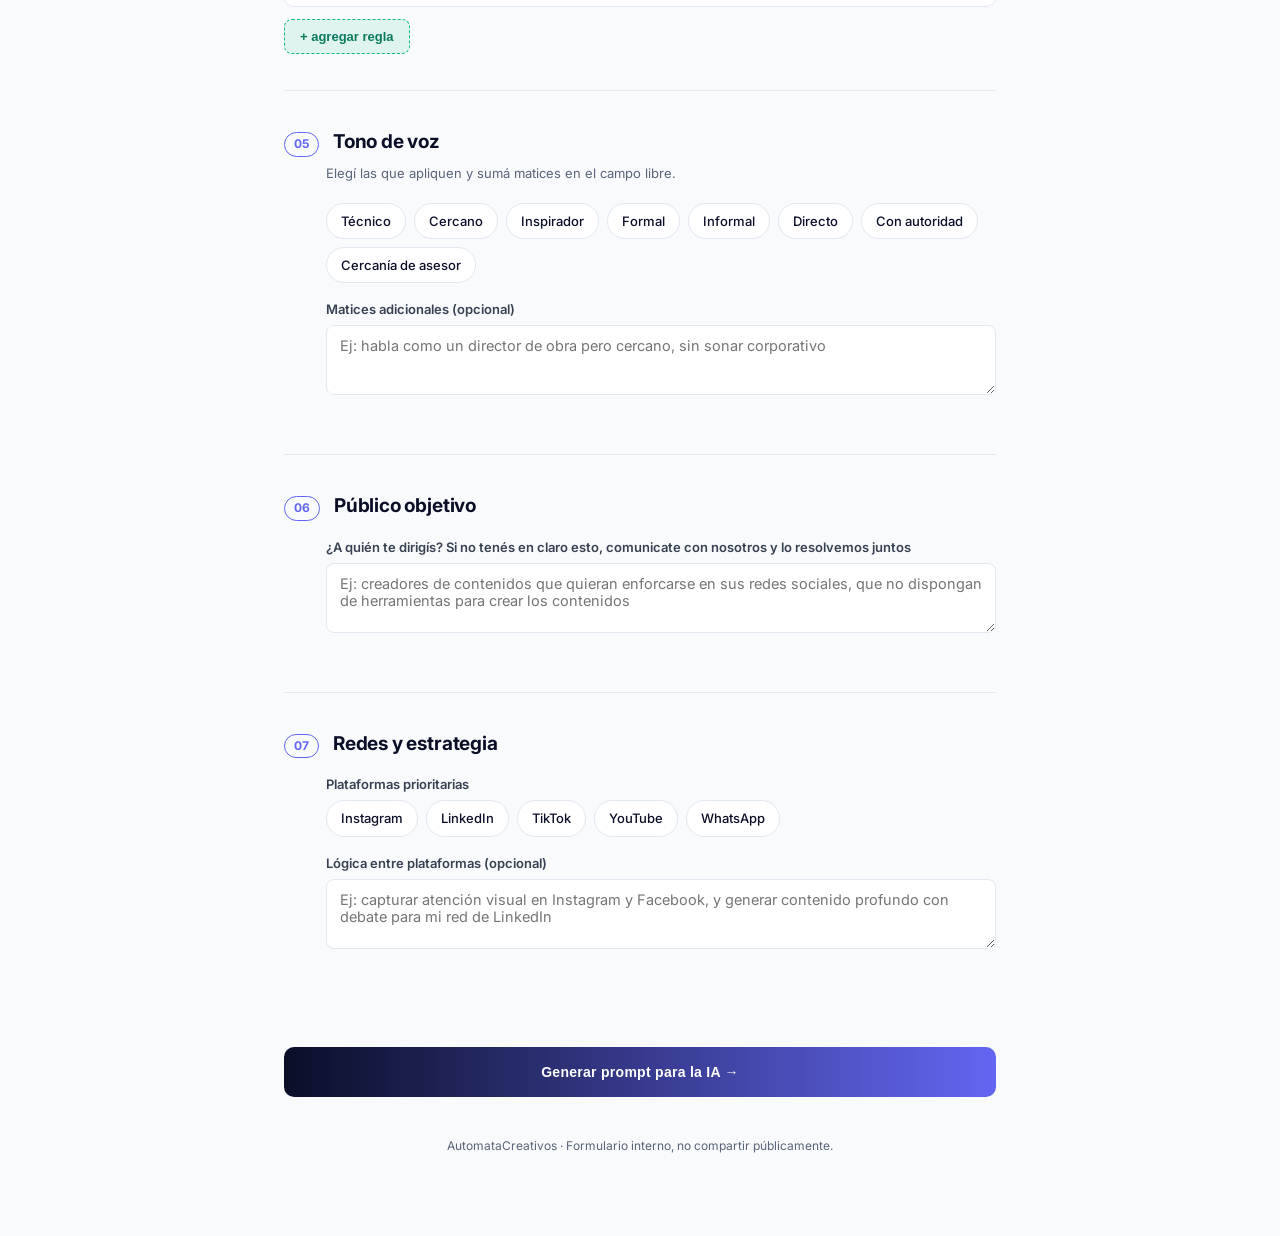
==== commit 176b48af: "Update formulario220293.html" ====
--- a/formulario220293.html
+++ b/formulario220293.html
@@ -69,8 +69,8 @@
     margin-bottom:28px;
   }
   .brand-row img{
-    height:54px;
-    width:54px;
+    height:60px;
+    width:60px;
     border-radius:10px;
     object-fit:contain;
     background:var(--cloud);
@@ -79,7 +79,7 @@
   }
   .brand-row span{
     font-weight:800;
-    font-size:20px;
+    font-size:24px;
     color:var(--cloud);
     letter-spacing:-0.01em;
   }
@@ -308,7 +308,7 @@
 <div class="hero">
   <div class="hero-inner">
     <div class="brand-row">
-      <img src="https://raw.githubusercontent.com/automatacreativos/Sitio-web/main/assets/images/favicon.png" alt="AutomataCreativos">
+      <img src="https://raw.githubusercontent.com/automatacreativos/Sitio-web/main/assets/images/isotipo.png" alt="AutomataCreativos">
       <span>Automata<em>Creativos</em></span>
     </div>
     <div class="eyebrow">Relevamiento de marca · paso previo a la IA</div>
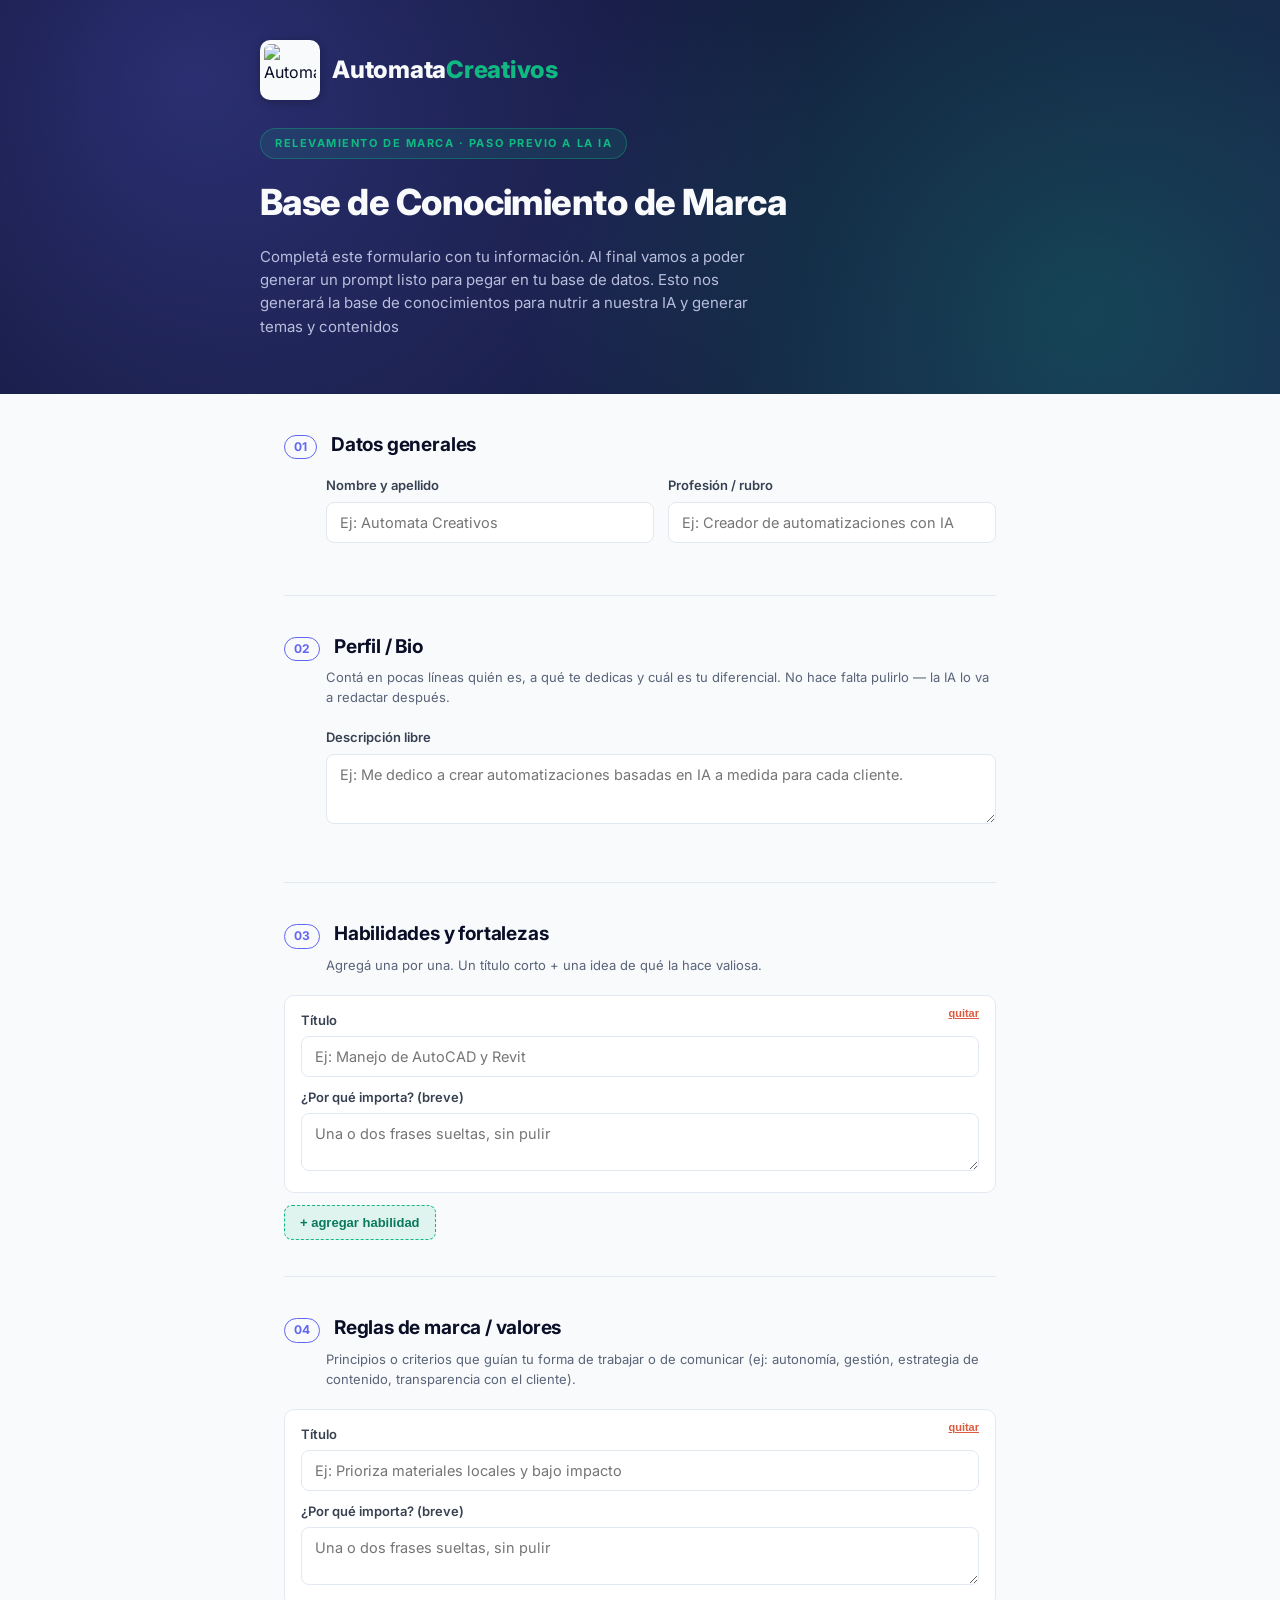
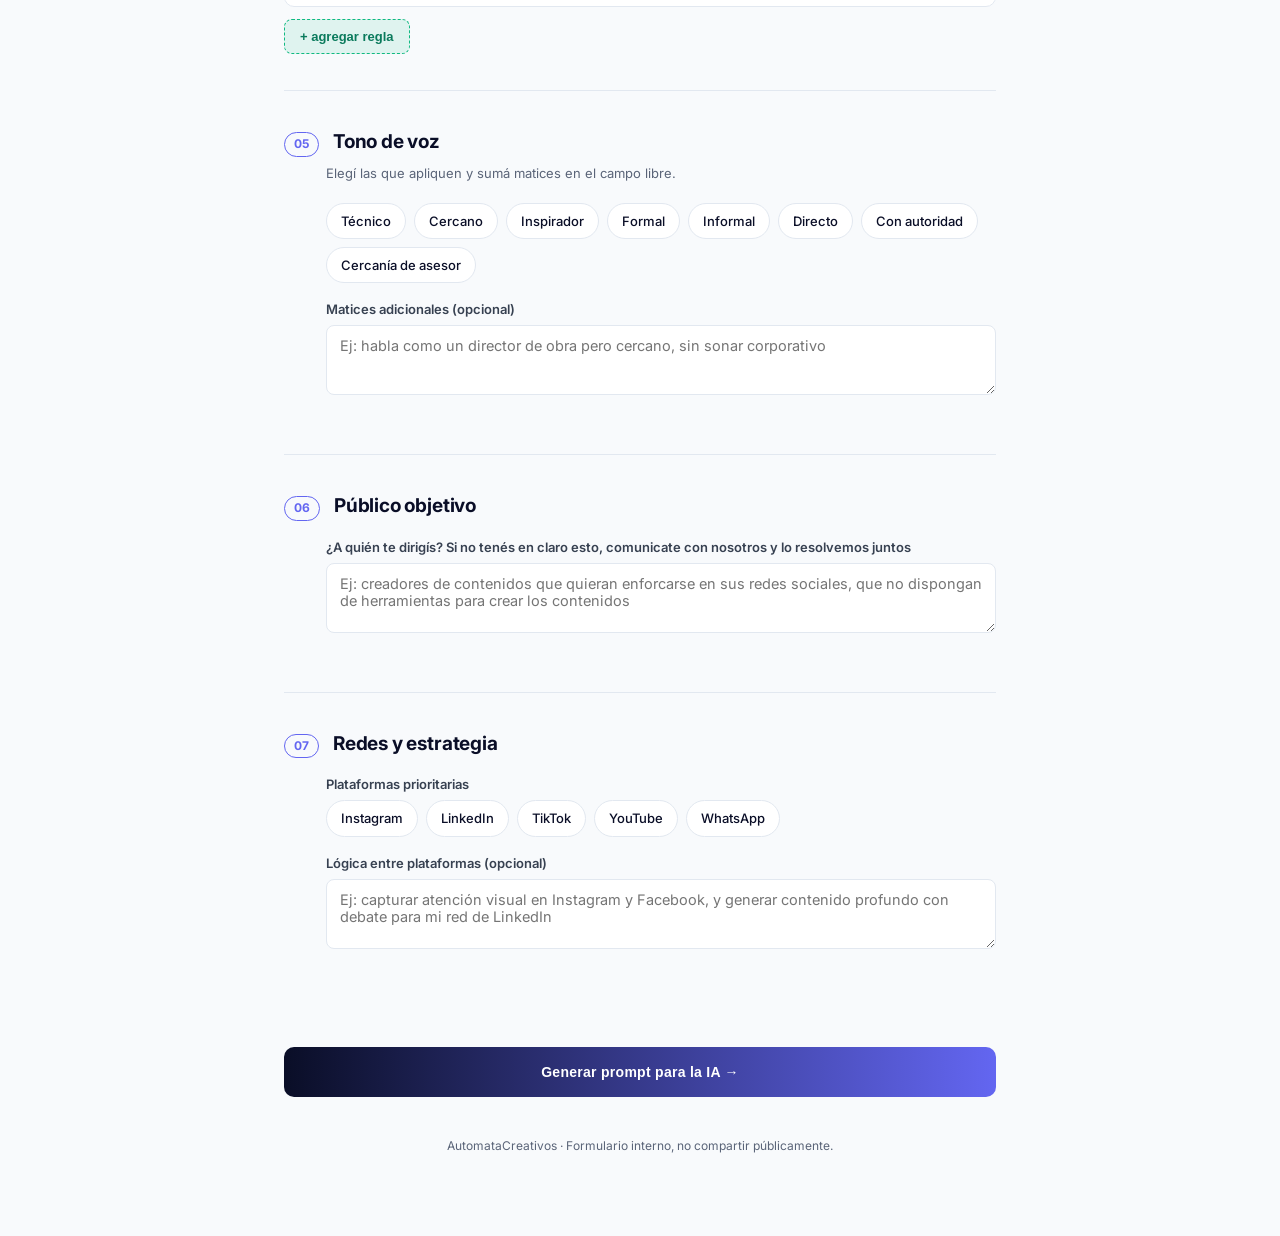
==== commit 88ebaf10: "Update formulario220293.html" ====
--- a/formulario220293.html
+++ b/formulario220293.html
@@ -409,10 +409,10 @@
   <button class="generate-btn" onclick="generatePrompt()">Generar prompt para la IA →</button>
 
   <div id="output-wrap">
-    <h3>Prompt listo para copiar</h3>
+    <h3>Prompt listo para enviar a la IA</h3>
     <textarea id="output" readonly></textarea>
-    <button class="copy-btn" onclick="copyOutput()">Copiar</button>
-    <span class="copied-msg" id="copied-msg" style="display:none;">¡Copiado!</span>
+    <button class="copy-btn" onclick="copyOutput()">Copiar y enviar a la IA</button>
+    <span class="copied-msg" id="copied-msg" style="display:none;">¡Copiado y Enviado!</span>
   </div>
 </div>
 
@@ -511,6 +511,7 @@
   setTimeout(()=> msg.style.display='none', 1800);
 }
 </script>
+  <script src="script.js"></script>
 
 </body>
 </html>
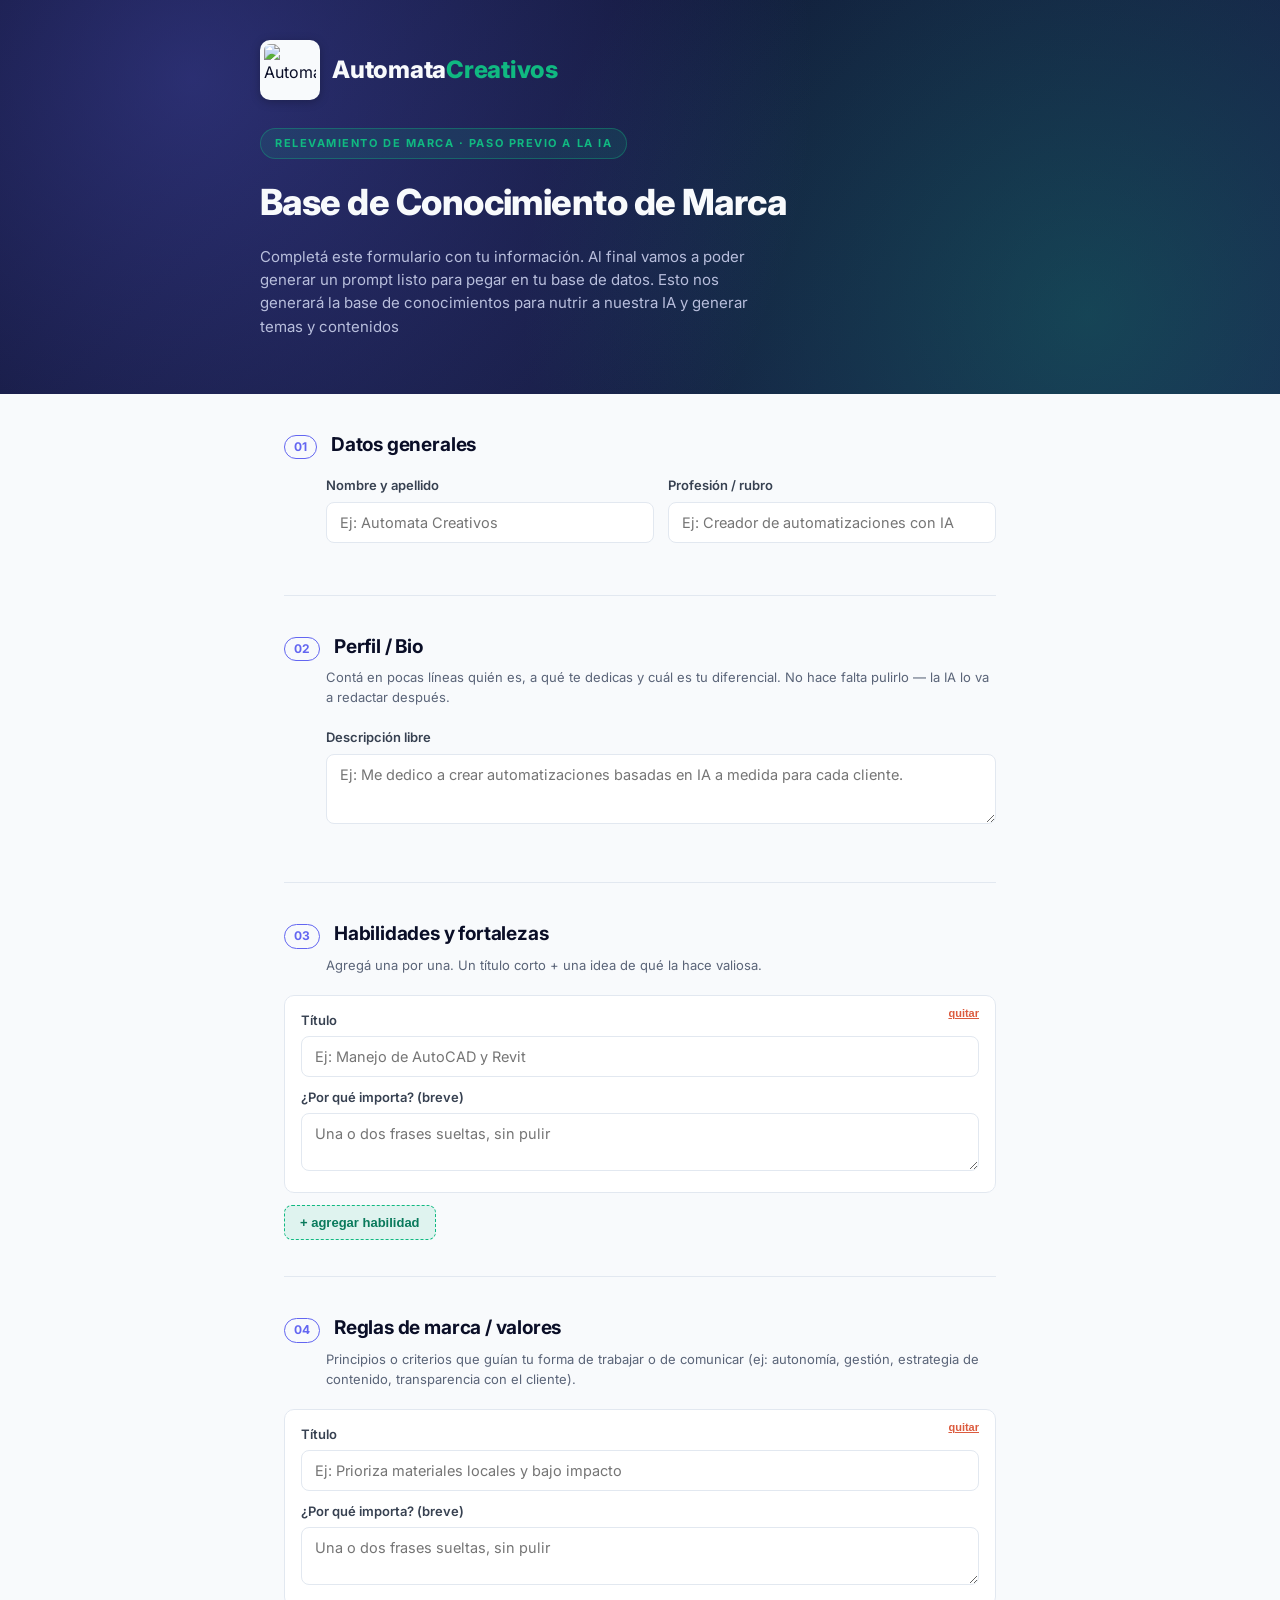
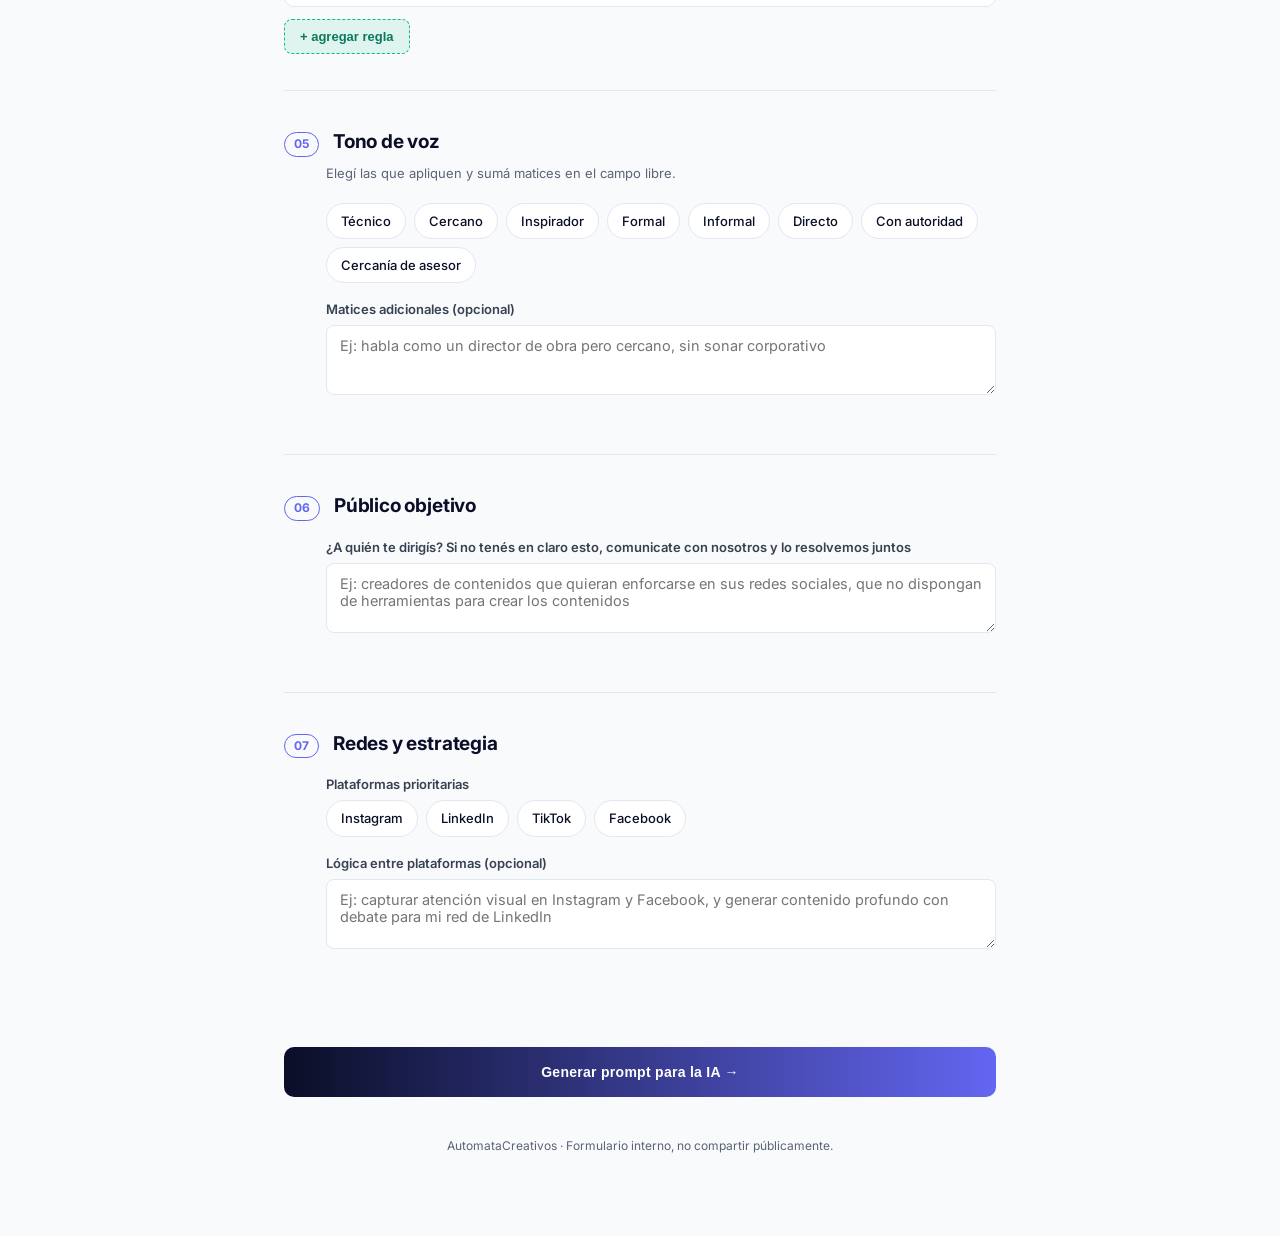
==== commit e0ecb653: "Update formulario220293.html" ====
--- a/formulario220293.html
+++ b/formulario220293.html
@@ -393,8 +393,7 @@
         <div class="chip" data-val="Instagram">Instagram</div>
         <div class="chip" data-val="LinkedIn">LinkedIn</div>
         <div class="chip" data-val="TikTok">TikTok</div>
-        <div class="chip" data-val="YouTube">YouTube</div>
-        <div class="chip" data-val="WhatsApp">WhatsApp</div>
+        <div class="chip" data-val="YouTube">Facebook</div>
       </div>
     </div>
     <div class="field">
